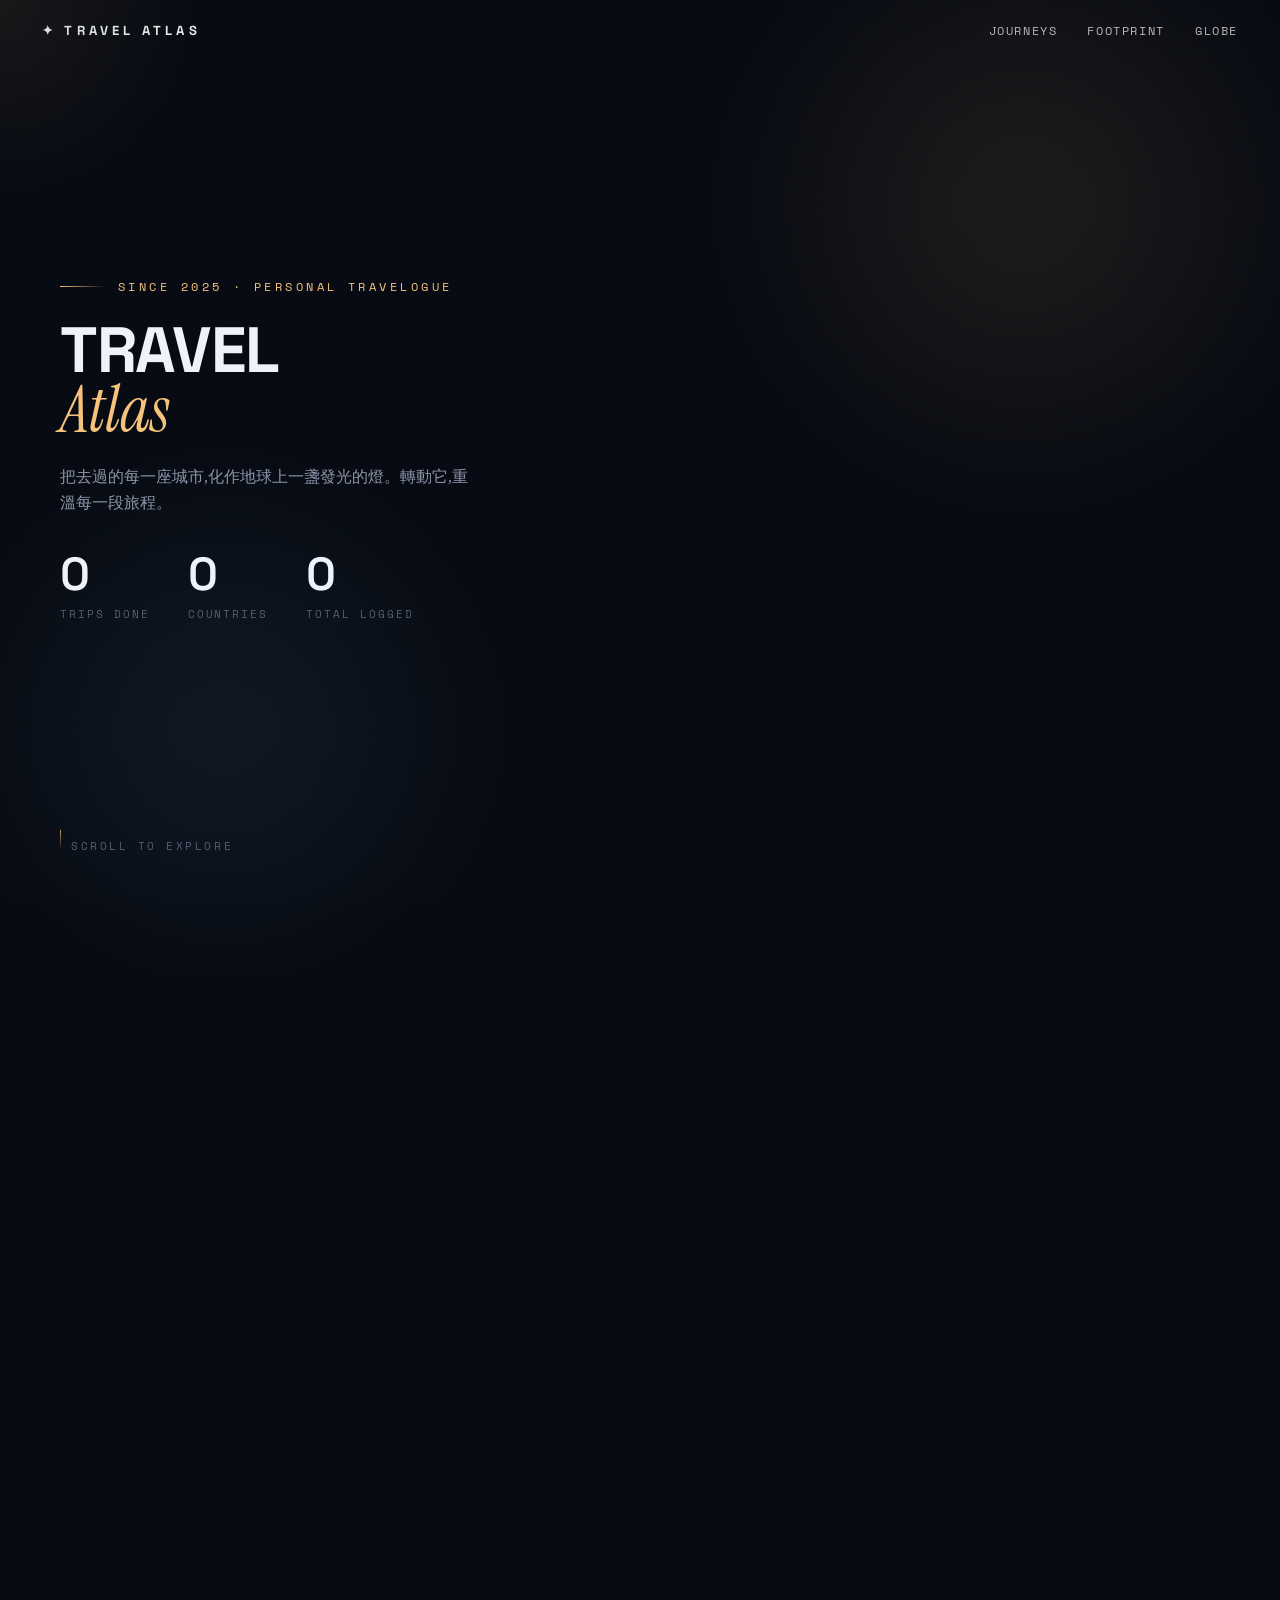
==== index.html @ 5579c847 "Travel Atlas" ====
<!DOCTYPE html><html><head><meta charset="utf-8">
<meta http-equiv="refresh" content="0; url=Travel%20Atlas.html">
<title>Travel Atlas</title></head>
<body style="background:#070a12"><a href="Travel%20Atlas.html">前往 Travel Atlas →</a></body></html>
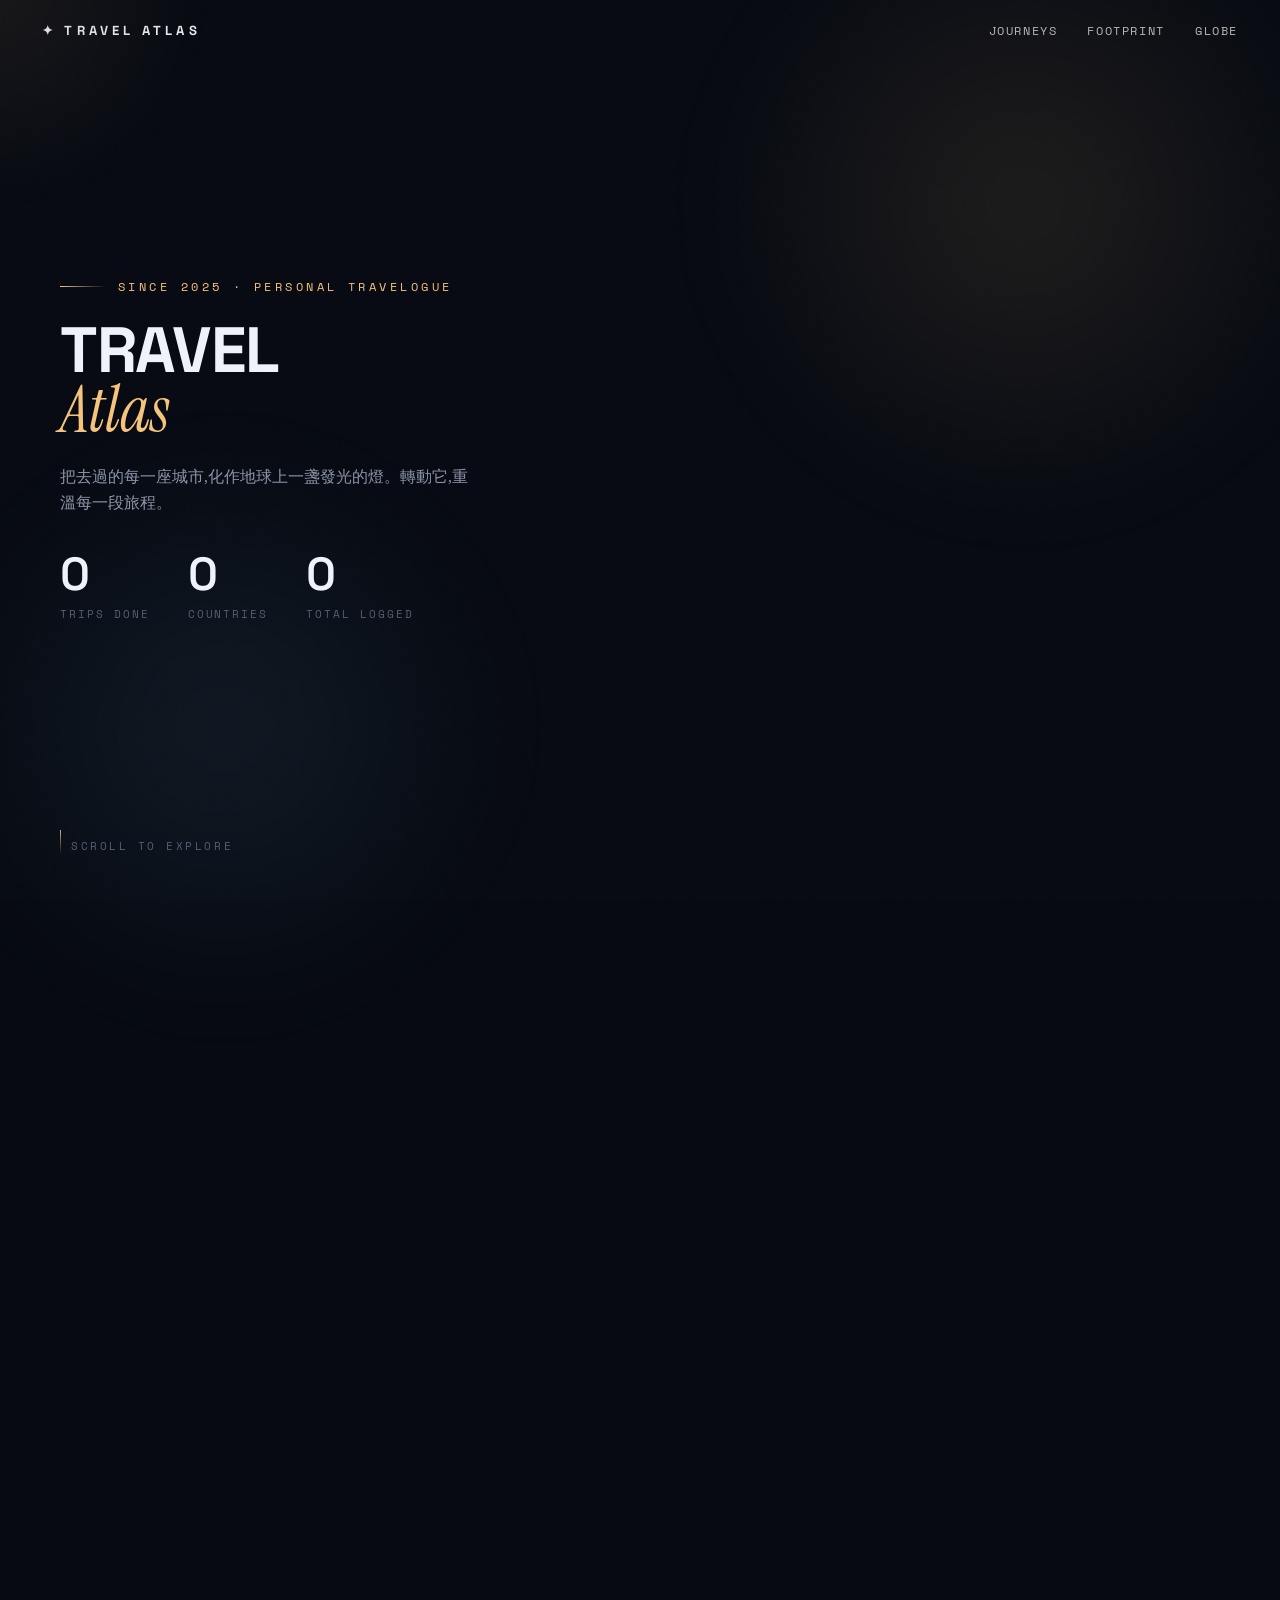
==== commit 15d9686c: "[階段1] 旅程狀態依日期自動切換(規劃中/旅行中/回顧)+ ?today 模擬 + noindex/robots.txt - computeStatus:有日期一律依台灣今天判斷,無日期才用 md " ====
--- a/index.html
+++ b/index.html
@@ -1,4 +1,5 @@
 <!DOCTYPE html><html><head><meta charset="utf-8">
+<meta name="robots" content="noindex,nofollow">
 <meta http-equiv="refresh" content="0; url=Travel%20Atlas.html">
 <title>Travel Atlas</title></head>
 <body style="background:#070a12"><a href="Travel%20Atlas.html">前往 Travel Atlas →</a></body></html>
